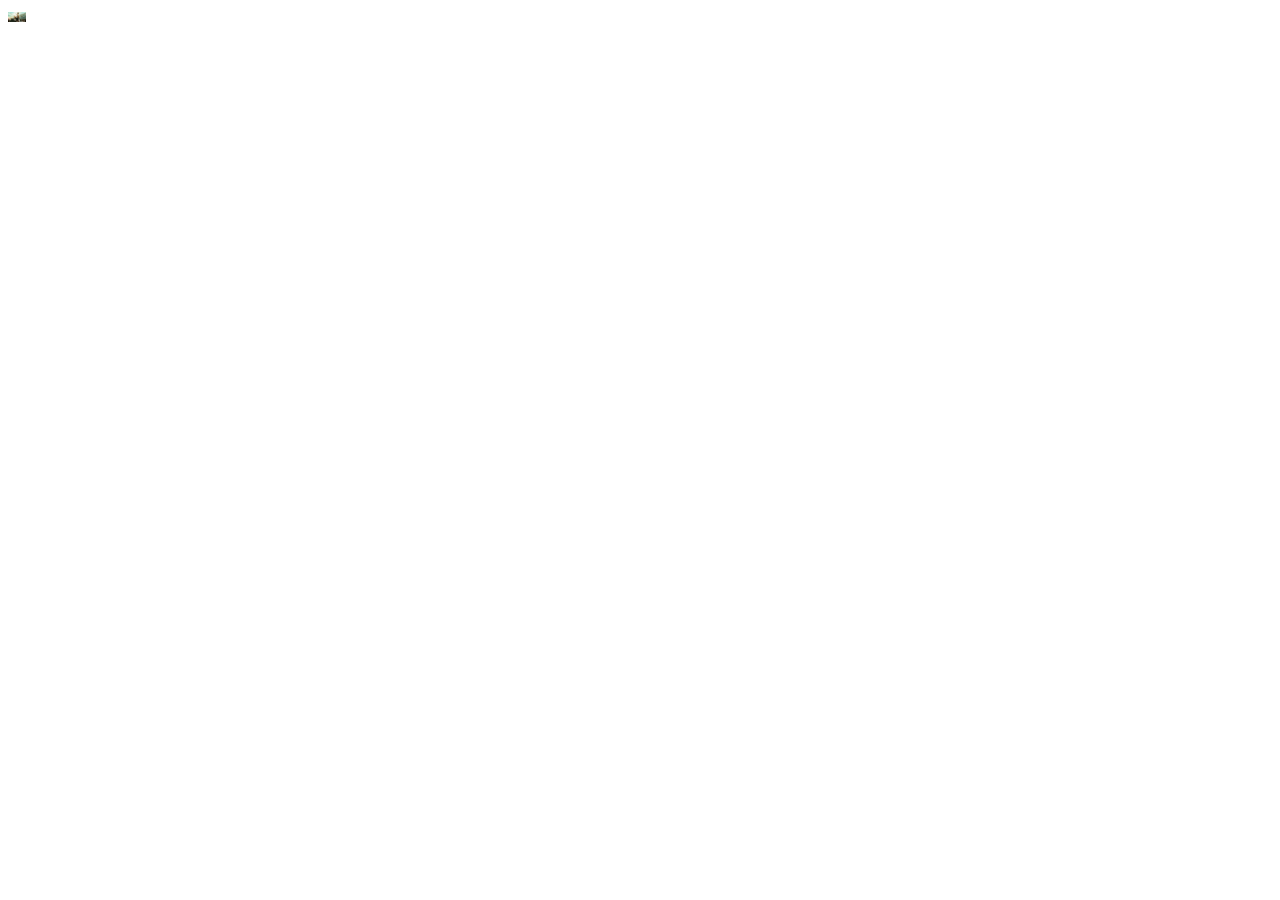
==== index.html @ 7bbd278f "atualizando o REPO" ====
<!DOCTYPE html>
<html lang="pt-br">
<head>
    <meta charset="UTF-8">
    <meta http-equiv="X-UA-Compatible" content="IE=edge">
    <meta name="viewport" content="width=device-width, initial-scale=1.0">
    <link rel="stylesheet" type="text/css" href="./css/style.css">
    <title>..:: Trap ::..</title>
</head>
<body>
    <div id="menu">
        <header id="header">
            <a id="logo" href="index.html"><img src="./img/veigh.jpg" alt=""></a>

        </header>

    </div>












    </body>
    </html>
---- css/style.css ----
/*Aula 01- 01/04/23 */

body ul{
    margin: 0px ;
    padding: 0px ;
}


#menu  {
    height: 20px; ;
    width: 100% ;
}

#menu #logo img{
    height: 10px;
}
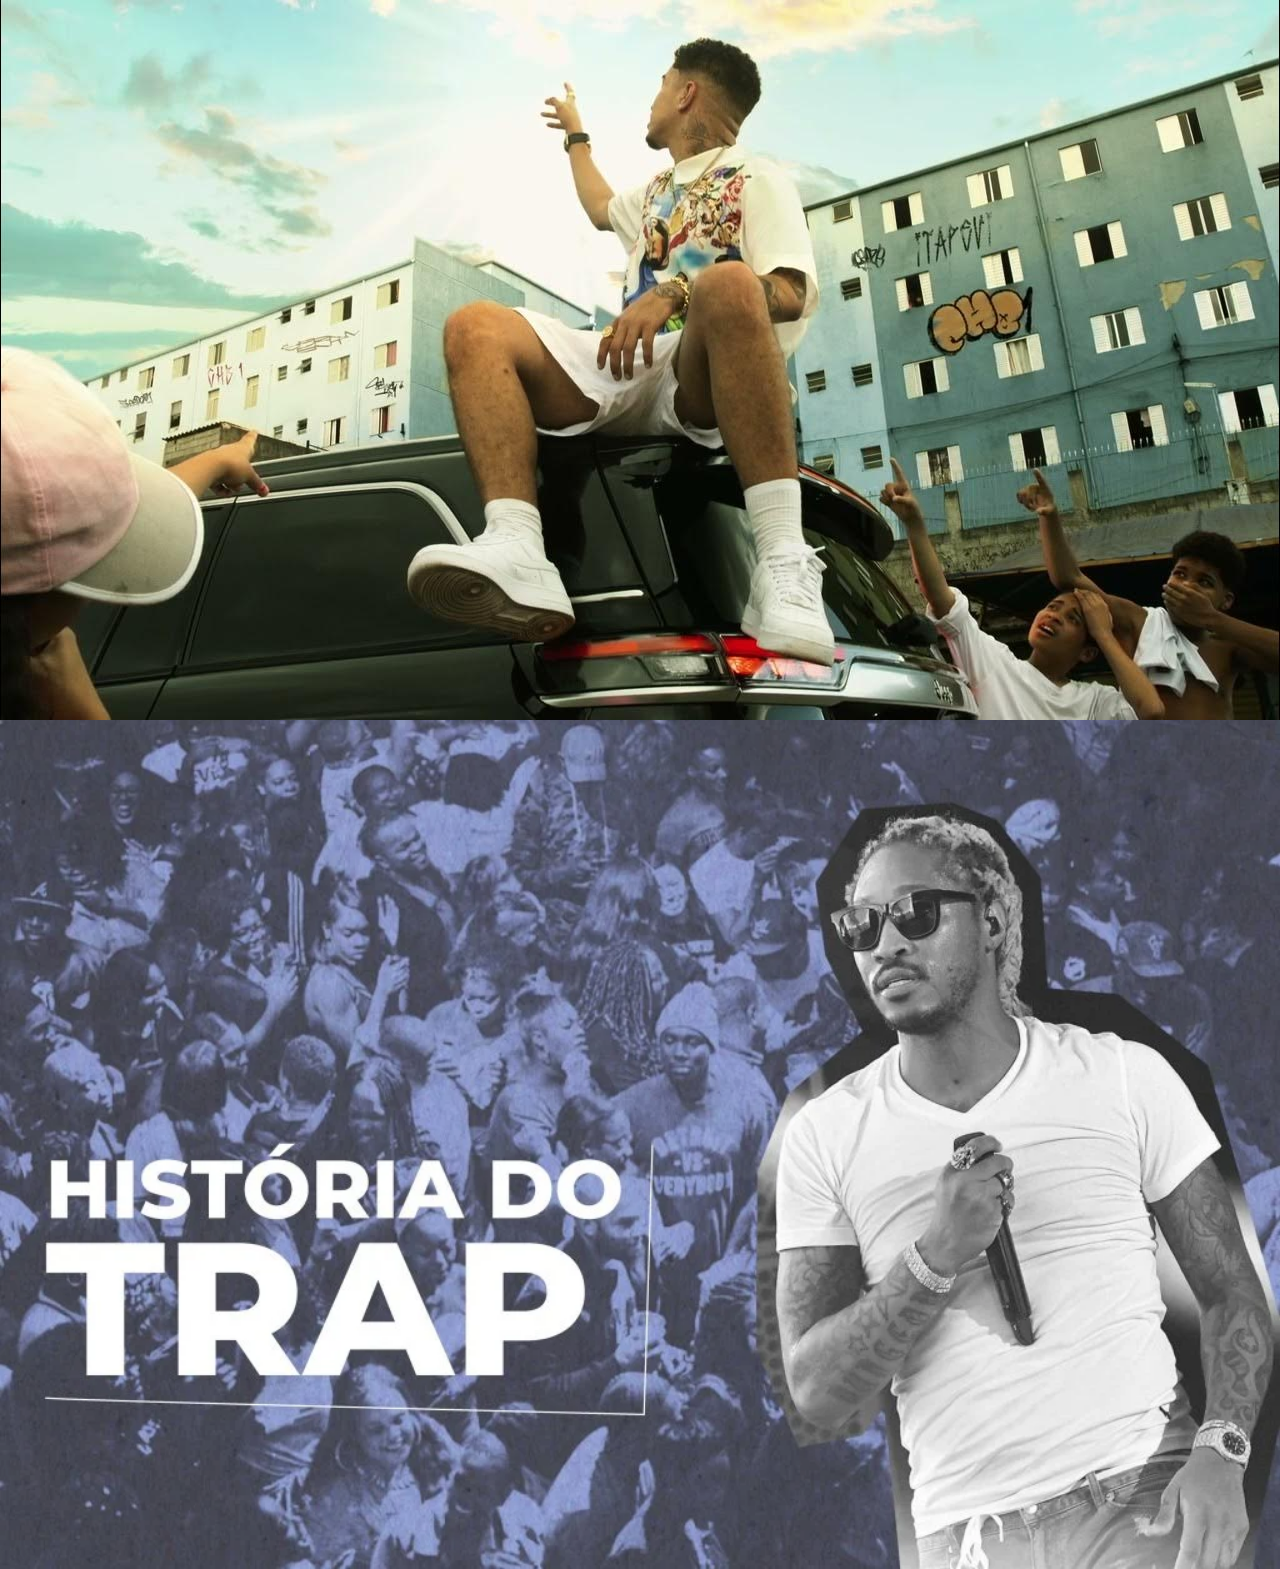
==== commit f65f674a: "prj trap rev.1.0" ====
--- a/index.html
+++ b/index.html
@@ -4,17 +4,92 @@
     <meta charset="UTF-8">
     <meta http-equiv="X-UA-Compatible" content="IE=edge">
     <meta name="viewport" content="width=device-width, initial-scale=1.0">
+    <link rel="stylesheet" type="text/css" href="./bootstrap/css/bootstrap.min.css">
     <link rel="stylesheet" type="text/css" href="./css/style.css">
+    <link rel="stylesheet" href="https://fonts.googleapis.com/css?family=Montserrat">
     <title>..:: Trap ::..</title>
 </head>
 <body>
-    <div id="menu">
-        <header id="header">
+    <!--Aula 15/04/2023-->
+    <!--Inicio Menu Responsivo-->
+    <header id="header">
             <a id="logo" href="index.html"><img src="./img/veigh.jpg" alt=""></a>
 
-        </header>
+    </header>
+    <!-- Fim menu responsivo -->
+    
+    <!-- Inicio carousel página principal -->
+    <div id="carouselExampleInterval" class="carousel slide" data-mdb-ride="carousel">
+        <div class="carousel-inner">
+            <div class="carousel-item active" data-mdb-interval="100">
+                <img
+                src="./img/historia.jpg"
+                class="d-block w-100"
+                alt="..."
+                />
+            <div>
+            <div class="carousel-item" data-mdb-interval="100">
+                <img
+                src="./img/30praum.jpg"
+                class="d-block w-100"
+                alt="..."
+                />
+            <div>
+            <div class="carousel-item" data-mdb-interval="100">
+                <img
+                src="./img/raffa.jpg"
+                class="d-block w-100"
+                alt="..."
+                />
+            <div>
+            <div class="carousel-item" data-mdb-interval="100">
+                <img
+                src="./img/recayd.jpg"
+                class="d-block w-100"
+                alt="..."
+                />
+            <div>
+            <div class="carousel-item" data-mdb-interval="100">
+                <img
+                src="./img/matue.jpg"
+                class="d-block w-100"
+                alt="..."
+                />
+            <div>
+            <div>  
+                <!-- Alt + Shift + Seta para baixo, copia conteudo -->
+            <!-- Inicio controle carousel -->
+            <button
+                class="carousel-control-prev"
+                data-mdb-target="#carouselExampleInterval"
+                type="button"
+                data-mdb-slide="prev"
+            > 
+                <span class="carousel-control-prev-icon" aria-hidden="true"></span>   
+                <span class="visually-hidden">Previous<span>
+            </button>
+            <button
+                class="carousel-control-next"
+                data-mdb-target="#carouselExampleInterval"
+                type="button"
+                data-mdb-slide="next"
+            > 
+                <span class="carousel-control-next-icon" aria-hidden="true"></span>   
+                <span class="visually-hidden">Next<span>
+            </button>
+     <div>
+<body>
 
-    </div>
+<script type="text/javascript" src="./bootstrap/js/bootstrap.min.js">
+
+</script>
+
+<html>
+                
+
+    
+
+    
 
 
 
--- a/css/style.css
+++ b/css/style.css
@@ -7,10 +7,10 @@
 
 
 #menu  {
-    height: 20px; ;
+    height: 100px; ;
     width: 100% ;
 }
 
 #menu #logo img{
-    height: 10px;
+    height: 70px;
 }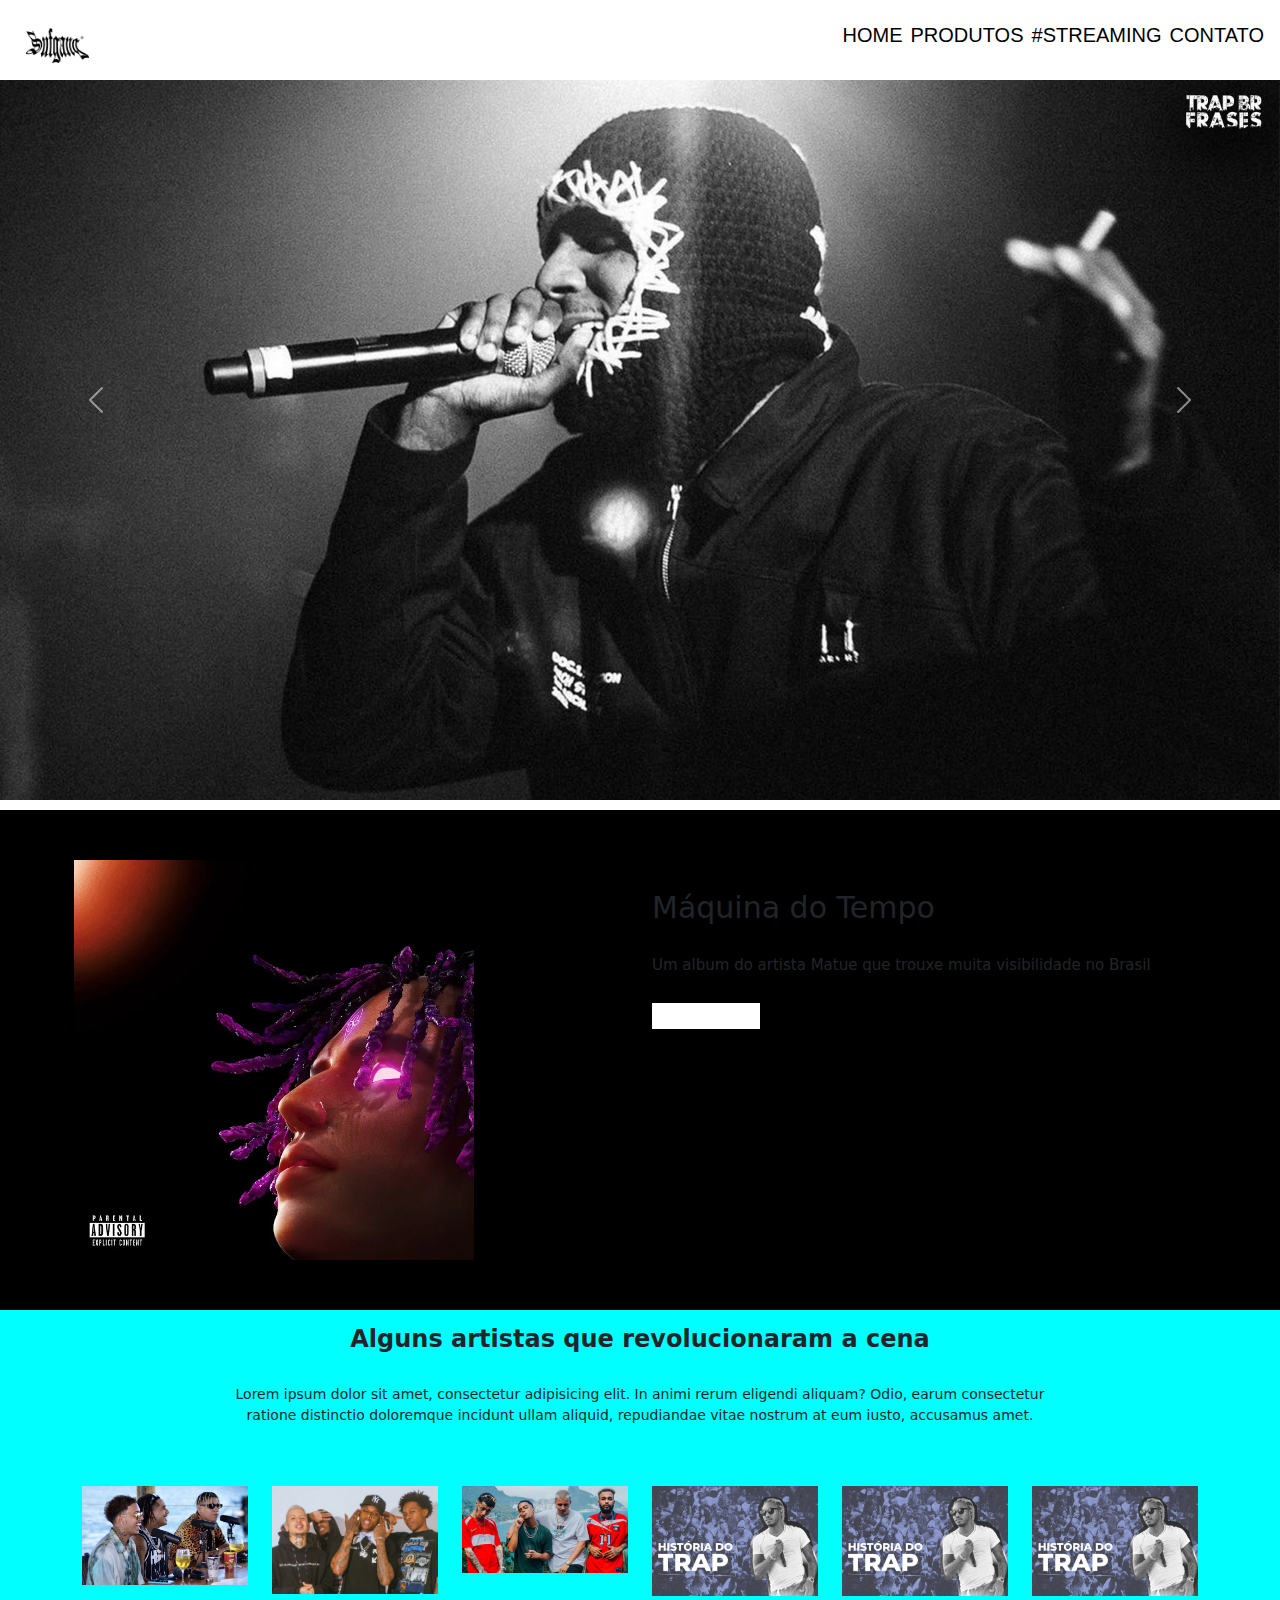
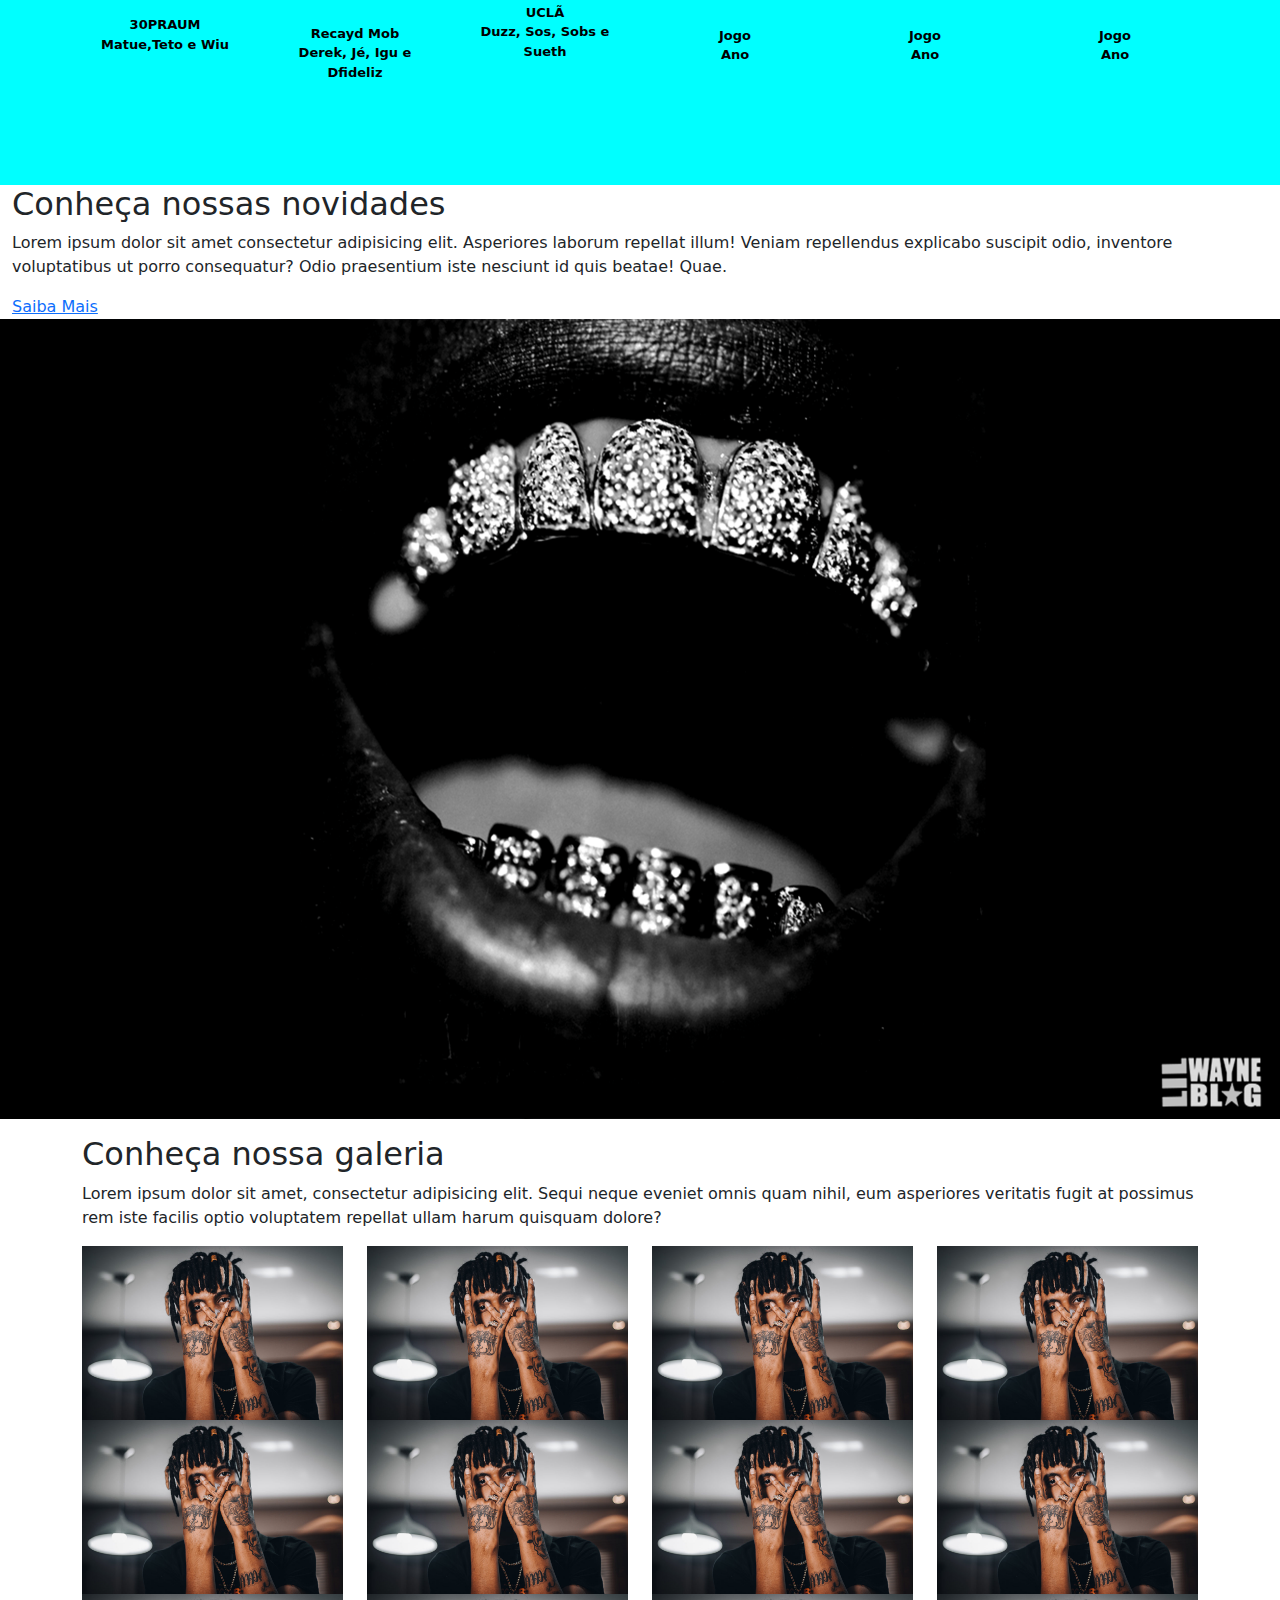
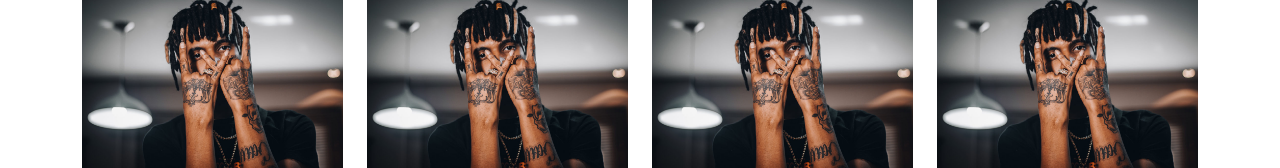
==== commit e2cb983b: "projeto trap" ====
--- a/index.html
+++ b/index.html
@@ -13,94 +13,294 @@
     <!--Aula 15/04/2023-->
     <!--Inicio Menu Responsivo-->
     <header id="header">
-            <a id="logo" href="index.html"><img src="./img/veigh.jpg" alt=""></a>
+            <a id="logo" href="index.html"><img src="./img/8d956c2ad8.png" alt="Logo trap"></a>
+            <nav id="nav">
+                <button aria-label="Abrir Menu" id="btn-mobile" aria-haspopup="true" aria-controls="menu" aria-expanded="false">
+                    <span id="hamburger"></span>
+            </button>
+             <ul id="menu" role="menu">
+                 <li><a class="linkMenu" href="index.html">Home</a></li>
+                 <li><a class="linkMenu" href="produtos.html">Produtos</a></li>
+                 <li><a class="linkMenu" href="streaming.html">#Streaming</a></li>
+                 <li><a class="linkMenu" href="contato">Contato</a></li>
+             </ul>         
+            <nav>
+                
 
     </header>
     <!-- Fim menu responsivo -->
     
     <!-- Inicio carousel página principal -->
-    <div id="carouselExampleInterval" class="carousel slide" data-mdb-ride="carousel">
+    <div id="carouselExampleInterval" class="carousel slide" data-bs-ride="carousel" data-bs-pause="false">
         <div class="carousel-inner">
-            <div class="carousel-item active" data-mdb-interval="100">
-                <img
-                src="./img/historia.jpg"
-                class="d-block w-100"
-                alt="..."
-                />
-            <div>
-            <div class="carousel-item" data-mdb-interval="100">
-                <img
-                src="./img/30praum.jpg"
-                class="d-block w-100"
-                alt="..."
-                />
-            <div>
-            <div class="carousel-item" data-mdb-interval="100">
+            <div class="carousel-item active" data-bs-interval="2500">
+                <img
+                src="./img/Derekcantando.jpg"
+                class="d-block w-100"
+                alt="..."
+                />
+            </div>
+            <div class="carousel-item" data-bs-interval="1000">
+                <img
+                src="./img/youngboy.jpg"
+                class="d-block w-100"
+                alt="..."
+                />
+            </div>
+            <div class="carousel-item" data-bs-interval="1000">
+                <img
+                src="./img/travis scottwall.jpg"
+                class="d-block w-100"
+                alt="..."
+                />
+            </div>
+            <div class="carousel-item" data-bs-interval="1000">
                 <img
                 src="./img/raffa.jpg"
                 class="d-block w-100"
                 alt="..."
-                />
-            <div>
-            <div class="carousel-item" data-mdb-interval="100">
-                <img
-                src="./img/recayd.jpg"
-                class="d-block w-100"
-                alt="..."
-                />
-            <div>
-            <div class="carousel-item" data-mdb-interval="100">
-                <img
-                src="./img/matue.jpg"
-                class="d-block w-100"
-                alt="..."
-                />
-            <div>
-            <div>  
+
+                />
+            </div>
+            <div class="carousel-item" data-bs-interval="1000">
+                <img
+                src="./img/ucla2.jpg"
+                class="d-block w-100"
+                alt="..."
+                />
+            </div>
+            </div> 
                 <!-- Alt + Shift + Seta para baixo, copia conteudo -->
             <!-- Inicio controle carousel -->
             <button
                 class="carousel-control-prev"
-                data-mdb-target="#carouselExampleInterval"
+                data-bs-target="#carouselExampleInterval"
                 type="button"
-                data-mdb-slide="prev"
+                data-bs-slide="prev"
             > 
                 <span class="carousel-control-prev-icon" aria-hidden="true"></span>   
                 <span class="visually-hidden">Previous<span>
             </button>
             <button
                 class="carousel-control-next"
-                data-mdb-target="#carouselExampleInterval"
+                data-bs-target="#carouselExampleInterval"
                 type="button"
-                data-mdb-slide="next"
+                data-bs-slide="next"
             > 
                 <span class="carousel-control-next-icon" aria-hidden="true"></span>   
                 <span class="visually-hidden">Next<span>
             </button>
-     <div>
-<body>
+        </div>
+    <!-- Fim controle carousel -->
+    <!-- Fim carousel página principal-->
+    <!-- Início Banner -->
+    <div class="section-banner-home">
+        <div class="container-fluid">
+            <div class="row m-0">
+                <div class="col-12 col-md-6">
+                    <figure>
+                        <img src="./img/maquinadotempo1.jpg" class="img-fluid" alt="banner-home">
+                    </figure>
+                </div>
+                <div class="col-12 col-md-6">
+                    <section class="texto-banner d-none d-md-block">
+                        <h1>Máquina do Tempo</h1>
+                        <p class="d-none d-md-block"> Um album do artista Matue que trouxe muita visibilidade no Brasil</p>
+                        <a href="produtos.html">Saiba Mais</a>
+                    </section>
+                </div>
+            </div>
+        </div>
+    </div>
+    <!-- Fim Banner-->
+    <!-- Inicio Destaque -->
+    <div class="destaque">
+        <div class="container">
+          <div class="row d-flex justify-content-center">
+               <!-- Inicio da tag section do texto do destaque -->
+               <section class="col-12">
+                <h2> Alguns artistas que revolucionaram a cena</h2>
+                <p>Lorem ipsum dolor sit amet, consectetur adipisicing elit. In animi rerum eligendi aliquam? Odio, earum consectetur ratione distinctio doloremque incidunt ullam aliquid, repudiandae vitae nostrum at eum iusto, accusamus amet.</p>
+               </section>
+               <!-- Fim da tag section do texto de destaque -->
+               <!-- Inicio Imagem 1 -->
+               <div class="col-6 col-md-2 pr-0">
+                    <figure>
+                        <a href="produtos.html"><img src="./img/30praum.jpg"
+                            alt="figura-destaque" width="100%"></a>
+                            <figcaption>30PRAUM <br> Matue,Teto e Wiu</figcaption>
+                    </figure>
+
+               </div>
+               <!-- Fim da Imagem 1 -->
+               <!-- Inicio Imagem 2 -->
+               <div class="col-6 col-md-2 pr-0">
+                    <figure>
+                        <a href="produtos.html"><img src="./img/recayd.jpg"
+                            alt="figura-destaque" width="100%"></a>
+                            <figcaption>Recayd Mob <br> Derek, Jé, Igu e Dfideliz</figcaption>
+                    </figure>
+
+               </div>
+               <!-- Fim da Imagem 2 -->
+               <!-- Inicio Imagem 3 -->
+               <div class="col-6 col-md-2 pr-0">
+                    <figure>
+                        <a href="produtos.html"><img src="./img/ucla.jpg"
+                            alt="figura-destaque" width="100%"></a>
+                            <figcaption>UCLÃ <br> Duzz, Sos, Sobs e Sueth</figcaption>
+                    </figure>
+
+               </div>
+               <!-- Fim da Imagem 3 -->
+               <!-- Inicio Imagem 4 -->
+               <div class="col-6 col-md-2 pr-0">
+                    <figure>
+                        <a href="produtos.html"><img src="./img/historia.jpg"
+                            alt="figura-destaque" width="100%"></a>
+                            <figcaption>Jogo <br> Ano</figcaption>
+                    </figure>
+
+               </div>
+               <!-- Fim da Imagem 4 -->
+               <!-- Inicio Imagem 5 -->
+               <div class="col-6 col-md-2 pr-0">
+                    <figure>
+                        <a href="produtos.html"><img src="./img/historia.jpg"
+                            alt="figura-destaque" width="100%"></a>
+                            <figcaption>Jogo <br> Ano</figcaption>
+                    </figure>
+
+               </div>
+               <!-- Fim da Imagem 5 -->
+               <!-- Inicio Imagem 6 -->
+               <div class="col-6 col-md-2 pr-0">
+                    <figure>
+                        <a href="produtos.html"><img src="./img/historia.jpg"
+                            alt="figura-destaque" width="100%"></a>
+                            <figcaption>Jogo <br> Ano</figcaption>
+                    </figure>
+
+               </div>
+               <!-- Fim da Imagem 6 -->
+               <div class="col-12">
+                    <a href="#">Saiba Mais</a>
+               </div>
+               <!-- Fim Saiba Mais -->
+            </div>
+        </div>
+    </div>
+   <!-- Fim Destaque  -->
+   <!-- Inicio do texto das novidades -->
+   <div class="novidades" id="novidades-mobile">
+        <div class="container-fluid">
+             <div col-md-6>
+                <section class="text-body">
+                    <h2>Conheça nossas novidades</h2>
+                    <p>Lorem ipsum dolor sit amet consectetur adipisicing elit. Asperiores laborum repellat illum! Veniam repellendus explicabo suscipit odio, inventore voluptatibus ut porro consequatur? Odio praesentium iste nesciunt id quis beatae! Quae.</p>
+                    <a class="btn-banner" href="a" target="_blank">Saiba Mais</a>
+                </section>
+             </div>
+             <!-- Fim do texto novidades -->
+             <!-- Inicio da imagem novidades -->
+            </div class="col-md-6">
+                   <figure>
+                       <img src="./img/dente.jpg" class="img-fluid"
+                       alt="banner-home">
+                   </figure>
+            </div>
+             <!-- Fim da Imagem Novidades -->
+        </div>
+    </div>
+</div>
+<!-- Inicio galeria -->
+<div class="galeria d-flex align-itens-center">
+     <div class="container">
+          <div class="row">
+               <!-- Inicio texto galerias -->
+               <div class="col-12">
+                    <section class="texto-galeria">
+                        <h2>Conheça nossa galeria</h2>
+                        <p>Lorem ipsum dolor sit amet, consectetur adipisicing elit. Sequi neque eveniet omnis quam nihil, eum asperiores veritatis fugit at possimus rem iste facilis optio voluptatem repellat ullam harum quisquam dolore?</p>
+                    </section>
+                </div>
+                <!-- Fim texto galerias -->
+                <!-- Inicio Imagem 1 da galeria -->
+                <div class="gallery col-6 col-md-3">
+                    <img src="./img/raffa.jpg" class="img-fluid" alt="img-galeria">
+                </div>
+                <!-- Fim Imagem 1 da galeria -->
+                <!-- Inicio Imagem 2 da galeria -->
+                <div class="gallery col-6 col-md-3">
+                    <img src="./img/raffa.jpg" class="img-fluid" alt="img-galeria">
+                </div>
+                <!-- Fim Imagem 2 da galeria -->
+                <!-- Inicio Imagem 3 da galeria -->
+                <div class="gallery col-6 col-md-3">
+                    <img src="./img/raffa.jpg" class="img-fluid" alt="img-galeria">
+                </div>
+                <!-- Fim Imagem 3 da galeria -->
+                <!-- Inicio Imagem 4 da galeria -->
+                <div class="gallery col-6 col-md-3">
+                    <img src="./img/raffa.jpg" class="img-fluid" alt="img-galeria">
+                </div>
+                <!-- Fim Imagem 4 da galeria -->
+                <!-- Inicio Imagem 5 da galeria -->
+                <div class="gallery col-6 col-md-3">
+                    <img src="./img/raffa.jpg" class="img-fluid" alt="img-galeria">
+                </div>
+                <!-- Fim Imagem 5 da galeria -->
+                <!-- Inicio Imagem 6 da galeria -->
+                <div class="gallery col-6 col-md-3">
+                    <img src="./img/raffa.jpg" class="img-fluid" alt="img-galeria">
+                </div>
+                <!-- Fim Imagem 6 da galeria -->
+                <!-- Inicio Imagem 7 da galeria -->
+                <div class="gallery col-6 col-md-3">
+                    <img src="./img/raffa.jpg" class="img-fluid" alt="img-galeria">
+                </div>
+                <!-- Fim Imagem 7 da galeria -->
+                <!-- Inicio Imagem 8 da galeria -->
+                <div class="gallery col-6 col-md-3">
+                    <img src="./img/raffa.jpg" class="img-fluid" alt="img-galeria">
+                </div>
+                <!-- Fim Imagem 8 da galeria -->
+                <!-- Inicio Imagem 9 da galeria -->
+                <div class="gallery col-6 col-md-3">
+                    <img src="./img/raffa.jpg" class="img-fluid" alt="img-galeria">
+                </div>
+                <!-- Fim Imagem 9 da galeria -->
+                <!-- Inicio Imagem 10 da galeria -->
+                <div class="gallery col-6 col-md-3">
+                    <img src="./img/raffa.jpg" class="img-fluid" alt="img-galeria">
+                </div>
+                <!-- Fim Imagem 10 da galeria -->
+                <!-- Inicio Imagem 11 da galeria -->
+                <div class="gallery col-6 col-md-3">
+                    <img src="./img/raffa.jpg" class="img-fluid" alt="img-galeria">
+                </div>
+                <!-- Fim Imagem 11 da galeria -->
+                <!-- Inicio Imagem 12 da galeria -->
+                <div class="gallery col-6 col-md-3">
+                    <img src="./img/raffa.jpg" class="img-fluid" alt="img-galeria">
+                </div>
+                <!-- Fim Imagem 12 da galeria -->
+            
+            </div>
+        </div>
+    </div>
+    <!-- Fim da Galeria -->
+    <!-- Inicio footer -->
+</div>
+
+        
+            
+
+
+</body>
 
 <script type="text/javascript" src="./bootstrap/js/bootstrap.min.js">
 
 </script>
 
-<html>
-                
-
-    
-
-    
-
-
-
-
-
-
-
-
-
-
-
-
-    </body>
-    </html>+</html>--- a/css/style.css
+++ b/css/style.css
@@ -1,16 +1,128 @@
 /*Aula 01- 01/04/23 */
 
-body ul{
+body, ul{
     margin: 0px ;
     padding: 0px ;
 }
+#header #menu a {
+    color: black;
+    text-decoration: none;
+    font-family: sans-serif;
+    text-transform: uppercase;
+    font-size: 1.25em;
+    transition: 0.3s;
+}
+#header #menu a:hover {
+    color: #0000007a;
+    font-size: 1.6em;
+    transition: 0.3s;
+    text-shadow: 4px 4px 6px #0000007a;
+}
+#logo a:hover {
+    box-shadow: 4px;
+    transition: 0.3s;
+}
+#logo img:hover {
+    box-shadow: 4px 4px 6px #0000007a;
+    transition: 0.3s;
+}
+#logo img{
+    float: left;
+    height: 35px;
+    position: relative;
+    top: 10px;
+    left: 10px;
+}
+#header {
+    width: 100%;
+    position: fixed;
+    z-index: 90;
+    box-sizing: border-box;
+    height: 70px;
+    padding: 1rem;
+    display: flex;
+    align-items: center;
+    justify-content: space-between;
+    background: #ffffff;
+}
+#menu {
+    display: flex;
+    list-style: none;
+    gap: 0.5rem;
+}
+#btn-mobile {
+    display: none;
+}
+#carouselExampleInterval {
+    position: relative;
+    z-index: 10;
+    padding-top: 80px;
+}
+/* Estilo CSS Banner */
+.section-banner-home {
+   width: 100%;
+   height: 500px;
+   margin-top: 10px;
+   padding: 50px;
+   background-color: rgb(0, 0, 0); 
+}
+.section-banner-home img {
+    height: 400px;
+}
+.section-banner-home .texto-banner {
+    margin-top: 30px;
+    font-size: 22px;
+}
+.section-banner-home .texto-banner h1 {
+    font-size: 30px;
+    width: 60%;
+    font-weight: 500;
+    padding-bottom: 20px;
+}
+.section-banner-home .texto-banner p {
+    font-size: 15px;
+    margin-bottom: 20px;
+}
+.section-banner-home .texto-banner a {
+    color: rgb(255, 255, 255);
+    text-decoration: none;
+    background-color: rgb(255, 255, 255);
+    padding: 4px 14px;
+    font-size: 15px;
+}
+/* Fim CSS Banner */
 
-
-#menu  {
-    height: 100px; ;
-    width: 100% ;
+/* CSS Destaque */
+.destaque {
+    background-color: aqua;
+}
+.destaque h2 {
+    margin-top: 15px;
+    text-align: center;
+    font-size: 24px;
+    font-weight: bold;
+}
+.destaque p {
+    width: 77%;
+    text-align: center;
+    font-size: 14px;
+    margin: 30px auto;
 }
 
-#menu #logo img{
-    height: 70px;
-}+.destaque figcaption {
+    font-size: 13px;
+    color: #000;
+    text-decoration: none;
+    font-weight: bold;
+    text-align: center;
+}
+.destaque a {
+    justify-content: center;
+    display: flex;
+    text-decoration: none;
+    color: aqua;
+    font-size: 18px;
+    font-weight: bold;
+    margin: 30px 0;
+}
+/* Fim CSS Destaque */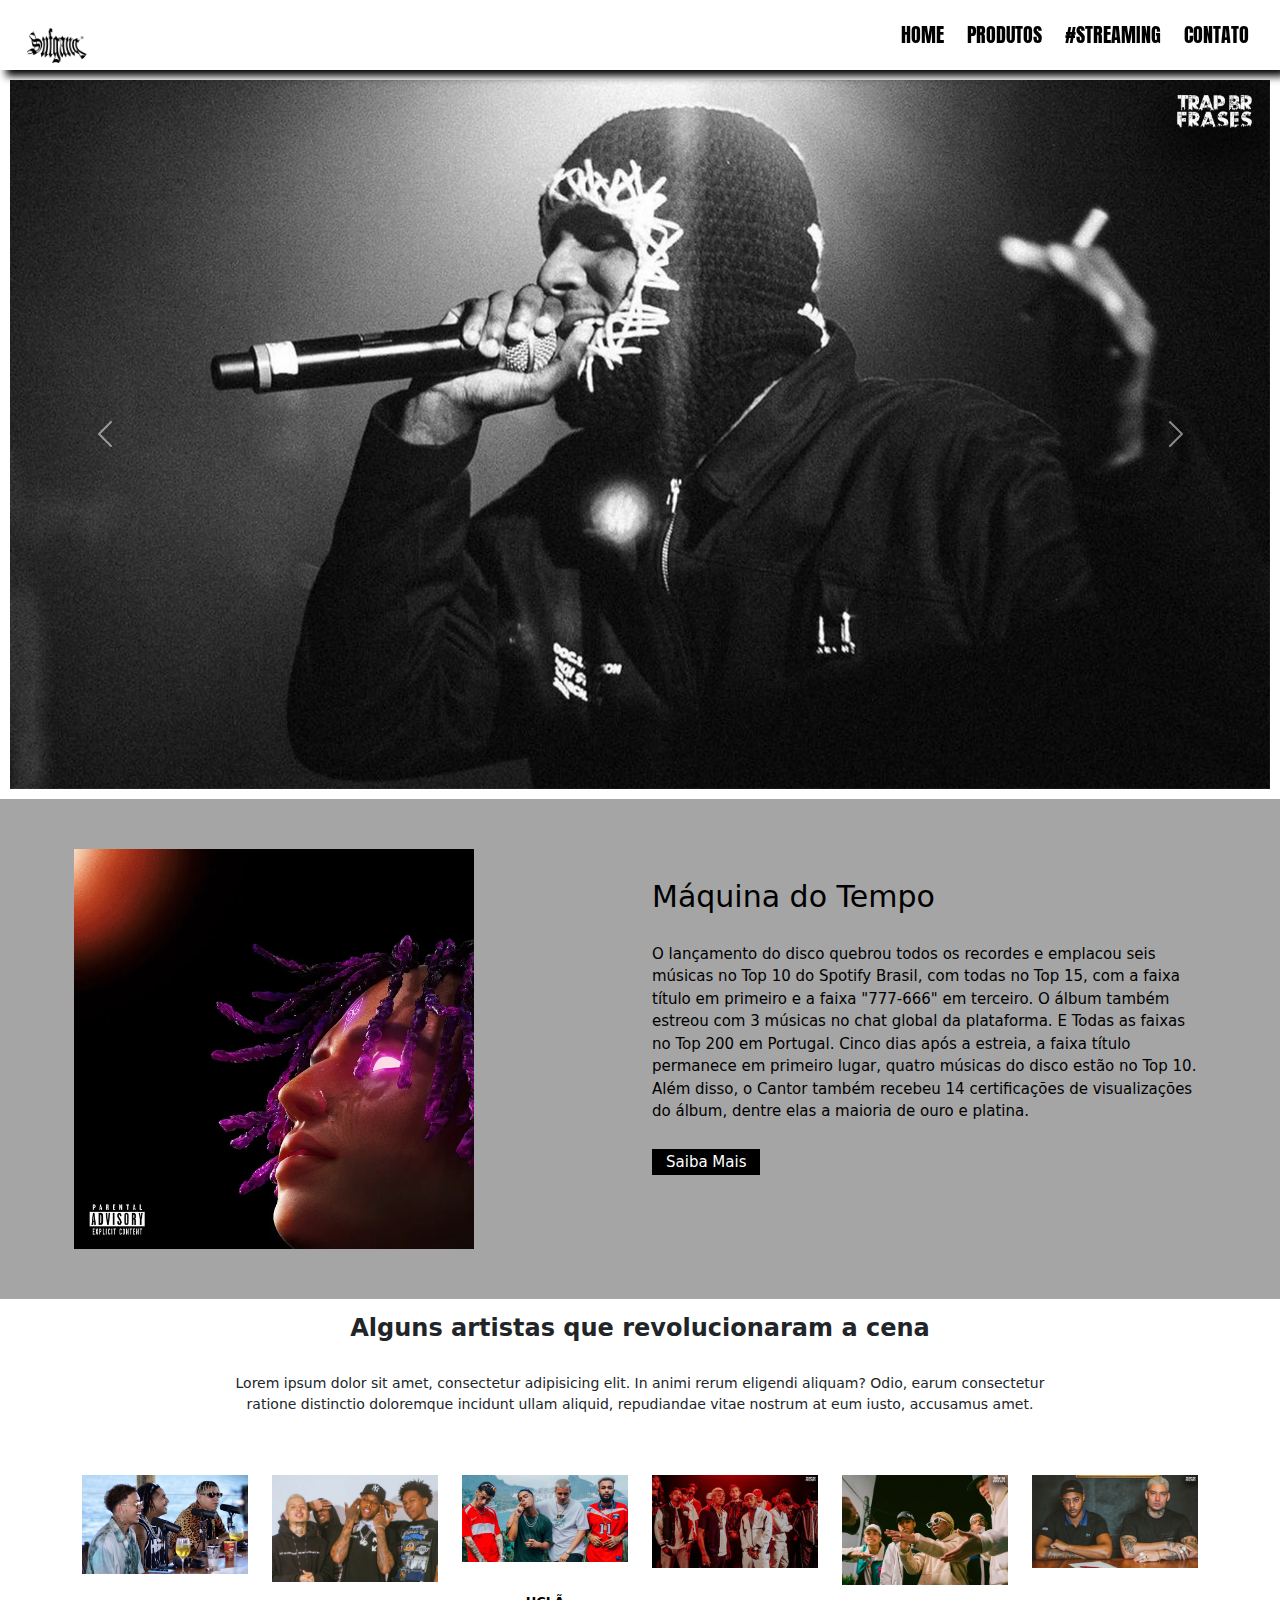
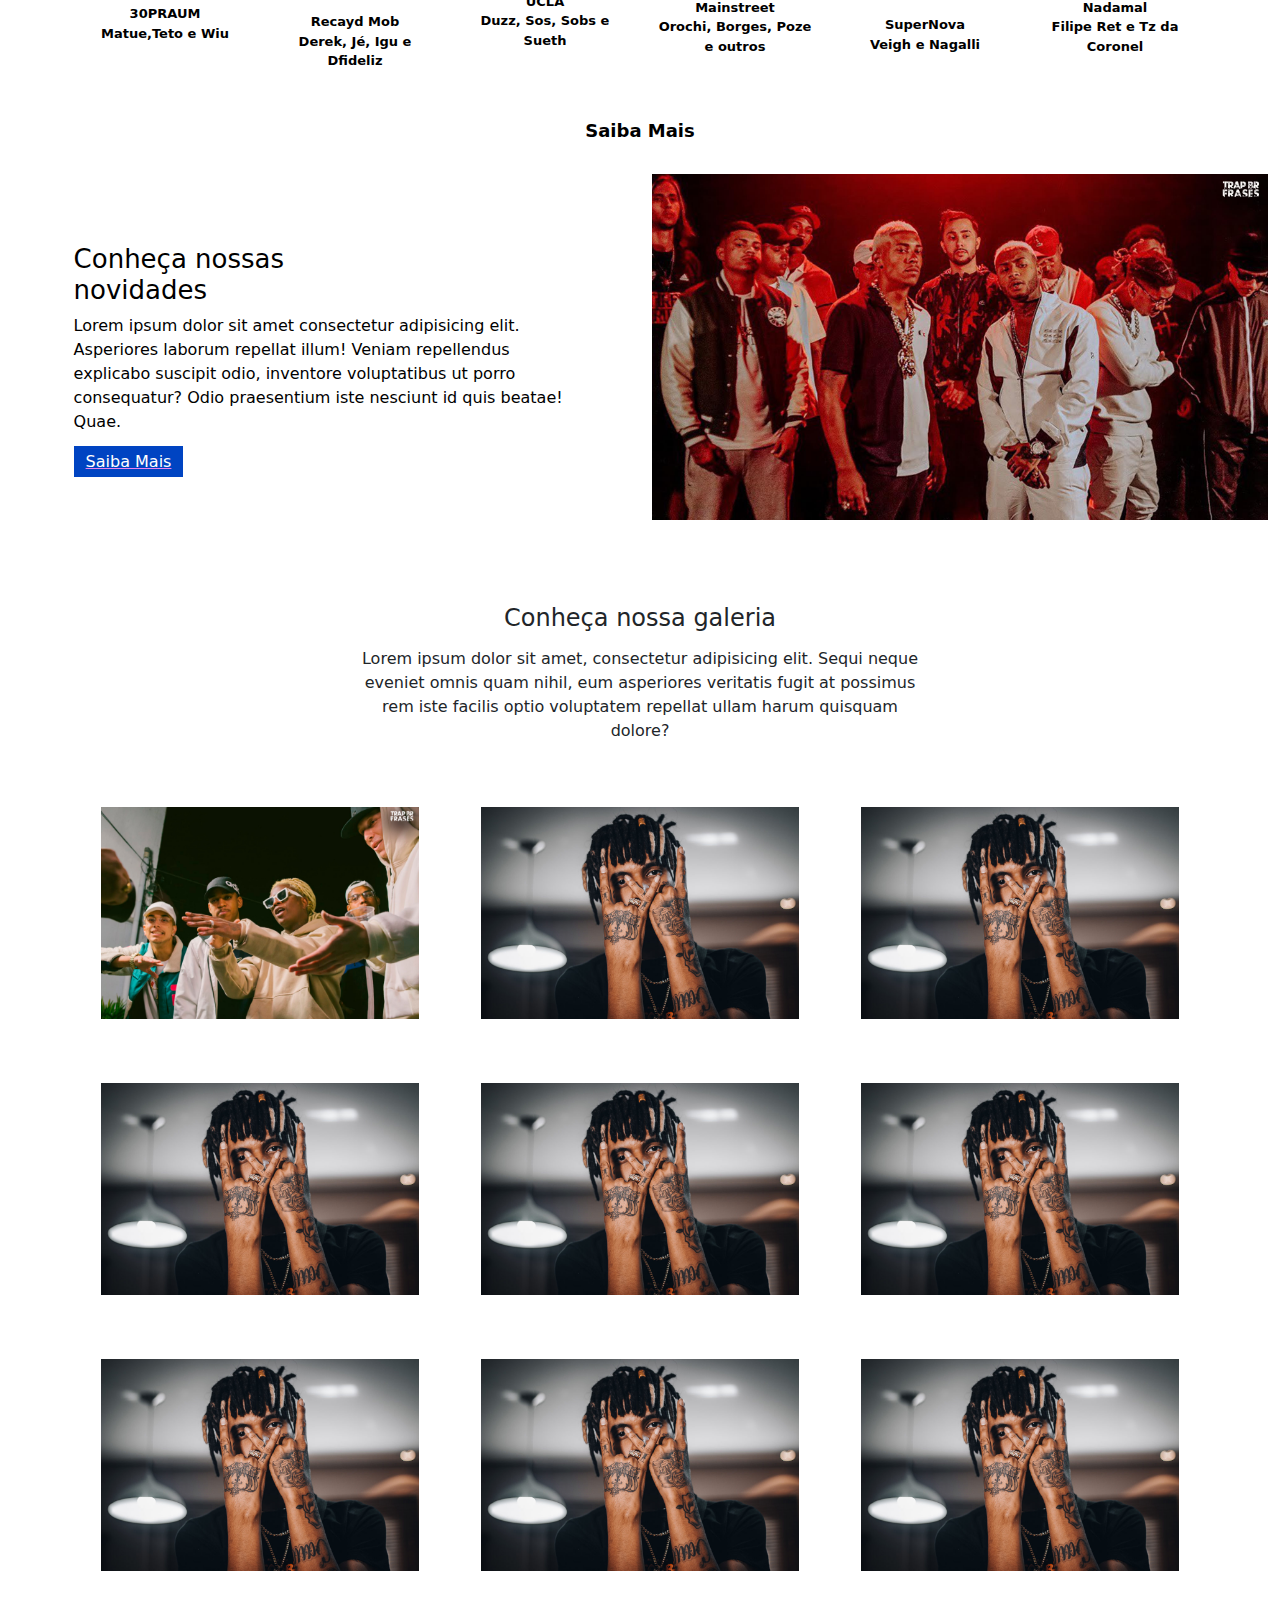
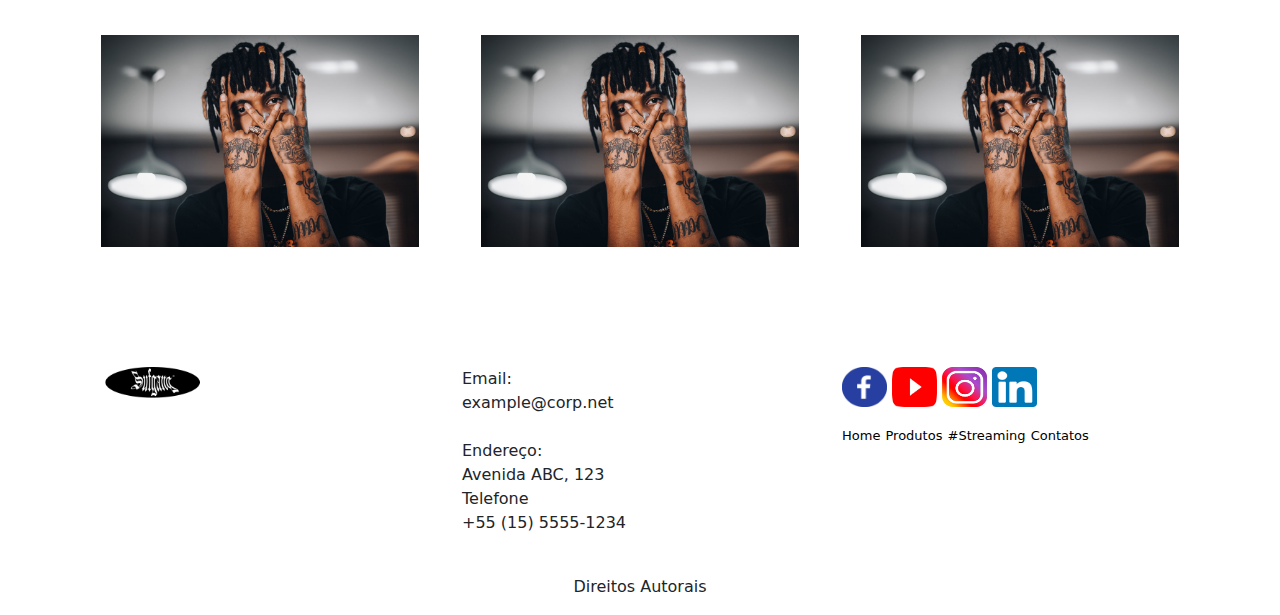
==== commit 43349912: "update prj trap rev.5> 06/05/2023" ====
--- a/index.html
+++ b/index.html
@@ -105,7 +105,7 @@
                 <div class="col-12 col-md-6">
                     <section class="texto-banner d-none d-md-block">
                         <h1>Máquina do Tempo</h1>
-                        <p class="d-none d-md-block"> Um album do artista Matue que trouxe muita visibilidade no Brasil</p>
+                        <p class="d-none d-md-block"> O lançamento do disco quebrou todos os recordes e emplacou seis músicas no Top 10 do Spotify Brasil, com todas no Top 15, com a faixa título em primeiro e a faixa "777-666" em terceiro. O álbum também estreou com 3 músicas no chat global da plataforma. E Todas as faixas no Top 200 em Portugal. Cinco dias após a estreia, a faixa título permanece em primeiro lugar, quatro músicas do disco estão no Top 10. Além disso, o Cantor também recebeu 14 certificações de visualizações do álbum, dentre elas a maioria de ouro e platina.</p>
                         <a href="produtos.html">Saiba Mais</a>
                     </section>
                 </div>
@@ -156,9 +156,9 @@
                <!-- Inicio Imagem 4 -->
                <div class="col-6 col-md-2 pr-0">
                     <figure>
-                        <a href="produtos.html"><img src="./img/historia.jpg"
-                            alt="figura-destaque" width="100%"></a>
-                            <figcaption>Jogo <br> Ano</figcaption>
+                        <a href="produtos.html"><img src="./img/MAINSTREET.jpg"
+                            alt="figura-destaque" width="100%"></a>
+                            <figcaption>Mainstreet <br> Orochi, Borges, Poze e outros</figcaption>
                     </figure>
 
                </div>
@@ -166,9 +166,9 @@
                <!-- Inicio Imagem 5 -->
                <div class="col-6 col-md-2 pr-0">
                     <figure>
-                        <a href="produtos.html"><img src="./img/historia.jpg"
-                            alt="figura-destaque" width="100%"></a>
-                            <figcaption>Jogo <br> Ano</figcaption>
+                        <a href="produtos.html"><img src="./img/supernova.jpg"
+                            alt="figura-destaque" width="100%"></a>
+                            <figcaption>SuperNova <br> Veigh e Nagalli</figcaption>
                     </figure>
 
                </div>
@@ -176,9 +176,9 @@
                <!-- Inicio Imagem 6 -->
                <div class="col-6 col-md-2 pr-0">
                     <figure>
-                        <a href="produtos.html"><img src="./img/historia.jpg"
-                            alt="figura-destaque" width="100%"></a>
-                            <figcaption>Jogo <br> Ano</figcaption>
+                        <a href="produtos.html"><img src="./img/nadamal.jpg"
+                            alt="figura-destaque" width="100%"></a>
+                            <figcaption>Nadamal <br> Filipe Ret e Tz da Coronel</figcaption>
                     </figure>
 
                </div>
@@ -194,18 +194,19 @@
    <!-- Inicio do texto das novidades -->
    <div class="novidades" id="novidades-mobile">
         <div class="container-fluid">
-             <div col-md-6>
-                <section class="text-body">
-                    <h2>Conheça nossas novidades</h2>
-                    <p>Lorem ipsum dolor sit amet consectetur adipisicing elit. Asperiores laborum repellat illum! Veniam repellendus explicabo suscipit odio, inventore voluptatibus ut porro consequatur? Odio praesentium iste nesciunt id quis beatae! Quae.</p>
-                    <a class="btn-banner" href="a" target="_blank">Saiba Mais</a>
-                </section>
-             </div>
+            <div class="row">
+                <div class="col-md-6">
+                    <section class="text-body">
+                        <h2>Conheça nossas novidades</h2>
+                        <p>Lorem ipsum dolor sit amet consectetur adipisicing elit. Asperiores laborum repellat illum! Veniam repellendus explicabo suscipit odio, inventore voluptatibus ut porro consequatur? Odio praesentium iste nesciunt id quis beatae! Quae.</p>
+                        <a class="btn-banner" href="a" target="_blank">Saiba Mais</a>
+                    </section>
+                </div>
              <!-- Fim do texto novidades -->
              <!-- Inicio da imagem novidades -->
-            </div class="col-md-6">
+            <div class="col-md-6">
                    <figure>
-                       <img src="./img/dente.jpg" class="img-fluid"
+                       <img src="./img/MAINSTREET.jpg" class="img-fluid"
                        alt="banner-home">
                    </figure>
             </div>
@@ -227,12 +228,13 @@
                 <!-- Fim texto galerias -->
                 <!-- Inicio Imagem 1 da galeria -->
                 <div class="gallery col-6 col-md-3">
-                    <img src="./img/raffa.jpg" class="img-fluid" alt="img-galeria">
+                    <img src="./img/supernova.jpg" class="img-fluid" alt="img-galeria">
                 </div>
                 <!-- Fim Imagem 1 da galeria -->
                 <!-- Inicio Imagem 2 da galeria -->
                 <div class="gallery col-6 col-md-3">
-                    <img src="./img/raffa.jpg" class="img-fluid" alt="img-galeria">
+                    <img src="./img/raffa.jpg
+                " class="img-fluid" alt="img-galeria">
                 </div>
                 <!-- Fim Imagem 2 da galeria -->
                 <!-- Inicio Imagem 3 da galeria -->
@@ -291,6 +293,54 @@
     </div>
     <!-- Fim da Galeria -->
     <!-- Inicio footer -->
+    <footer class="rodape">
+        <div class="container">
+            <div class="row n-0">
+                <!-- Início Logo -->
+                <div class="col-md-4">
+                    <figure>
+                        <img src="./img/marca-sufgang.png" alt="logo_rodape" width="40%">
+                    </figure>
+                </div>
+                <!-- Fim Logo -->
+                <!-- Início Texto -->
+                <div class="col-md-4">
+                    <div class="info-contato">
+                         <p>Email:</p>
+                         <p>example@corp.net</p><br>
+                         <p>Endereço:</p>
+                         <p>Avenida ABC, 123</p>
+                         <p>Telefone</p>
+                         <p>+55 (15) 5555-1234</p>
+                    </div>
+                </div>
+                <!-- Fim Texto -->
+                <!-- Início das Midias Sociais -->
+                <!-- Alt + Shift + Seta para baixo > Duplica Linha -->
+                <!-- Control + Space > Mostra o caminho do objeto dentro do SRC -->
+                <div class="col-md-4">
+                    <figure class="redes-sociais">
+                        <a href="#"><img src="img/face.png"></a>
+                        <a href="#"><img src="img/youtube.png"></a>
+                        <a href="#"><img src="img/insta.png"></a>
+                        <a href="#"><img src="img/linkedin.png"></a>
+                    </figure>
+                    <br>
+                    <a href="index.html">Home</a>
+                    <a href="index.html">Produtos</a>
+                    <a href="index.html">#Streaming</a>
+                    <a href="index.html">Contatos</a>
+                </div>
+                <!-- Fim Midias Sociais -->
+                <!-- Início Direitos Autorais -->
+                <div class="col-12">
+                    <p class="direitos">Direitos Autorais</p>
+                </div>
+                <!-- Fim Direitos Autorais -->
+            </div>
+        </div>
+    </footer>
+    <!-- Fim Rodape -->
 </div>
 
         
--- a/css/style.css
+++ b/css/style.css
@@ -1,3 +1,4 @@
+@import url(https://fonts.googleapis.com/css?family=Anton);
 /*Aula 01- 01/04/23 */
 
 body, ul{
@@ -7,23 +8,25 @@
 #header #menu a {
     color: black;
     text-decoration: none;
-    font-family: sans-serif;
+    font-family: Anton;
     text-transform: uppercase;
     font-size: 1.25em;
     transition: 0.3s;
+    margin-right: 15px;
+
 }
 #header #menu a:hover {
-    color: #0000007a;
+    color: rgb(255, 255, 255);
     font-size: 1.6em;
     transition: 0.3s;
-    text-shadow: 4px 4px 6px #0000007a;
+    text-shadow: 4px 4px 6px black;
 }
 #logo a:hover {
     box-shadow: 4px;
     transition: 0.3s;
 }
 #logo img:hover {
-    box-shadow: 4px 4px 6px #0000007a;
+    box-shadow: 4px 4px 6px rgb(0, 0, 0);
     transition: 0.3s;
 }
 #logo img{
@@ -32,10 +35,11 @@
     position: relative;
     top: 10px;
     left: 10px;
+    border-radius: 200px; /* Criar border circular na imagem */
 }
 #header {
     width: 100%;
-    position: fixed;
+    position: relative;
     z-index: 90;
     box-sizing: border-box;
     height: 70px;
@@ -44,6 +48,8 @@
     align-items: center;
     justify-content: space-between;
     background: #ffffff;
+    box-shadow: 6px 6px 8px #000000;
+    transition: 0.3s;
 }
 #menu {
     display: flex;
@@ -53,10 +59,29 @@
 #btn-mobile {
     display: none;
 }
+/*
 #carouselExampleInterval {
     position: relative;
     z-index: 10;
     padding-top: 80px;
+}
+*/
+
+#carouselExampleInterval {
+    position: relative;
+    z-index: 10;
+    margin-left: 10px;
+    margin-right: 10px;
+    box-shadow: 6px 6px rgb(255, 255, 255);
+    transition: 0.3s;
+    place-items: normal legacy;
+    margin-block: 10px;
+    height: auto;
+
+}
+#carouselExampleInterval .carousel-inner img {
+    max-height: auto;
+    width: 100%;
 }
 /* Estilo CSS Banner */
 .section-banner-home {
@@ -64,7 +89,7 @@
    height: 500px;
    margin-top: 10px;
    padding: 50px;
-   background-color: rgb(0, 0, 0); 
+   background-color: rgb(165, 165, 165); 
 }
 .section-banner-home img {
     height: 400px;
@@ -78,23 +103,31 @@
     width: 60%;
     font-weight: 500;
     padding-bottom: 20px;
+    color: black;
 }
 .section-banner-home .texto-banner p {
     font-size: 15px;
     margin-bottom: 20px;
+    color: rgb(0, 0, 0);
 }
 .section-banner-home .texto-banner a {
     color: rgb(255, 255, 255);
-    text-decoration: none;
-    background-color: rgb(255, 255, 255);
+    text-decoration: #000;
+    background-color: rgb(0, 0, 0);
     padding: 4px 14px;
     font-size: 15px;
 }
+.section-banner-home .texto-banner #a:hover {
+    color: yellow;
+    text-shadow: 2px 2px 4px #0000007a;
+    font-size: 18px;
+    font-weight: bold;
+}
 /* Fim CSS Banner */
 
 /* CSS Destaque */
 .destaque {
-    background-color: aqua;
+    background-color: white;
 }
 .destaque h2 {
     margin-top: 15px;
@@ -120,9 +153,81 @@
     justify-content: center;
     display: flex;
     text-decoration: none;
-    color: aqua;
+    color: black;
     font-size: 18px;
     font-weight: bold;
     margin: 30px 0;
 }
-/* Fim CSS Destaque */+/* Fim CSS Destaque */
+
+/* CSS Novidades */
+
+.novidades .text-body {
+    width: 80%;
+    margin: 70px auto;
+}
+.novidades h2 {
+    color: #000;
+    font-size: 26px;
+    width: 70%;
+}
+.novidades p {
+    color: rgb(0, 0, 0);
+}
+.novidades a {
+    color: rgb(255, 255, 255);
+    text-decoration: underline;
+    text-decoration-color: violet;
+    padding: 6px 12px;
+    background-color: rgb(0, 68, 194);
+    font-weight: 400;
+}
+/* Fim CSS Novidades */
+
+/* Início CSS Galerias */
+
+.galeria {
+    margin: 60px auto 20px;
+}
+.galeria h2 {
+    text-align: center;
+    font-size: 24px;
+}
+.galeria p {
+    text-align: center;
+    width: 50%;
+    margin: 14px auto 50px;
+}
+.galeria .gallery {
+    width: 30%;
+    margin: 14px auto 50px;
+}
+/* Fim CSS Galerias */
+
+/* Início CSS Footer */
+
+.rodape {
+    padding: 50px 50px 0;
+}
+.rodape .info-contato p {
+    margin: 0px;
+}
+.rodape a {
+    text-decoration: none;
+    color: #000;
+    font-size: 13px;
+}
+.rodape a:hover {
+    font-weight: bold;
+}
+.rodape .redes-sociais {
+    display: inline-block;
+}
+.rodape .redes-sociais img {
+    width: 45px;
+    height: 40px;
+}
+.rodape p.direitos {
+    text-align: center;
+    margin-top: 40px;
+}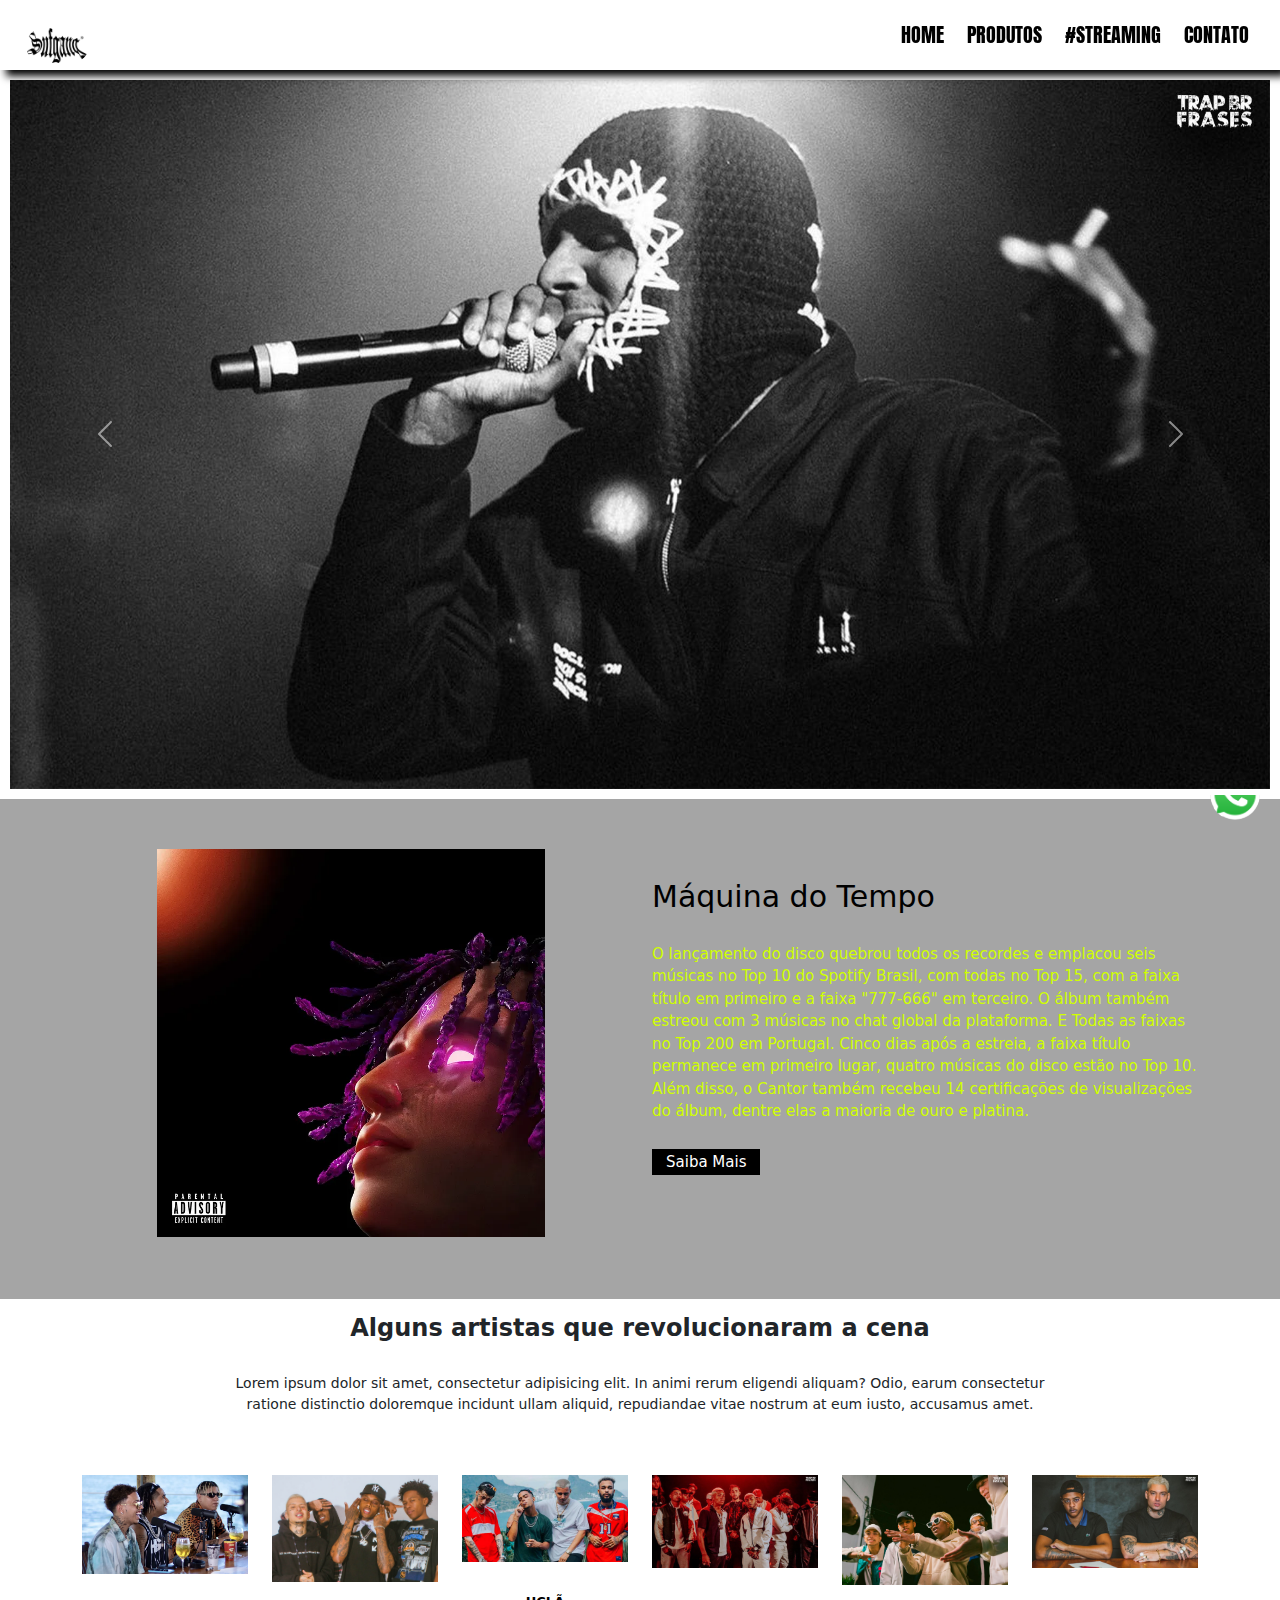
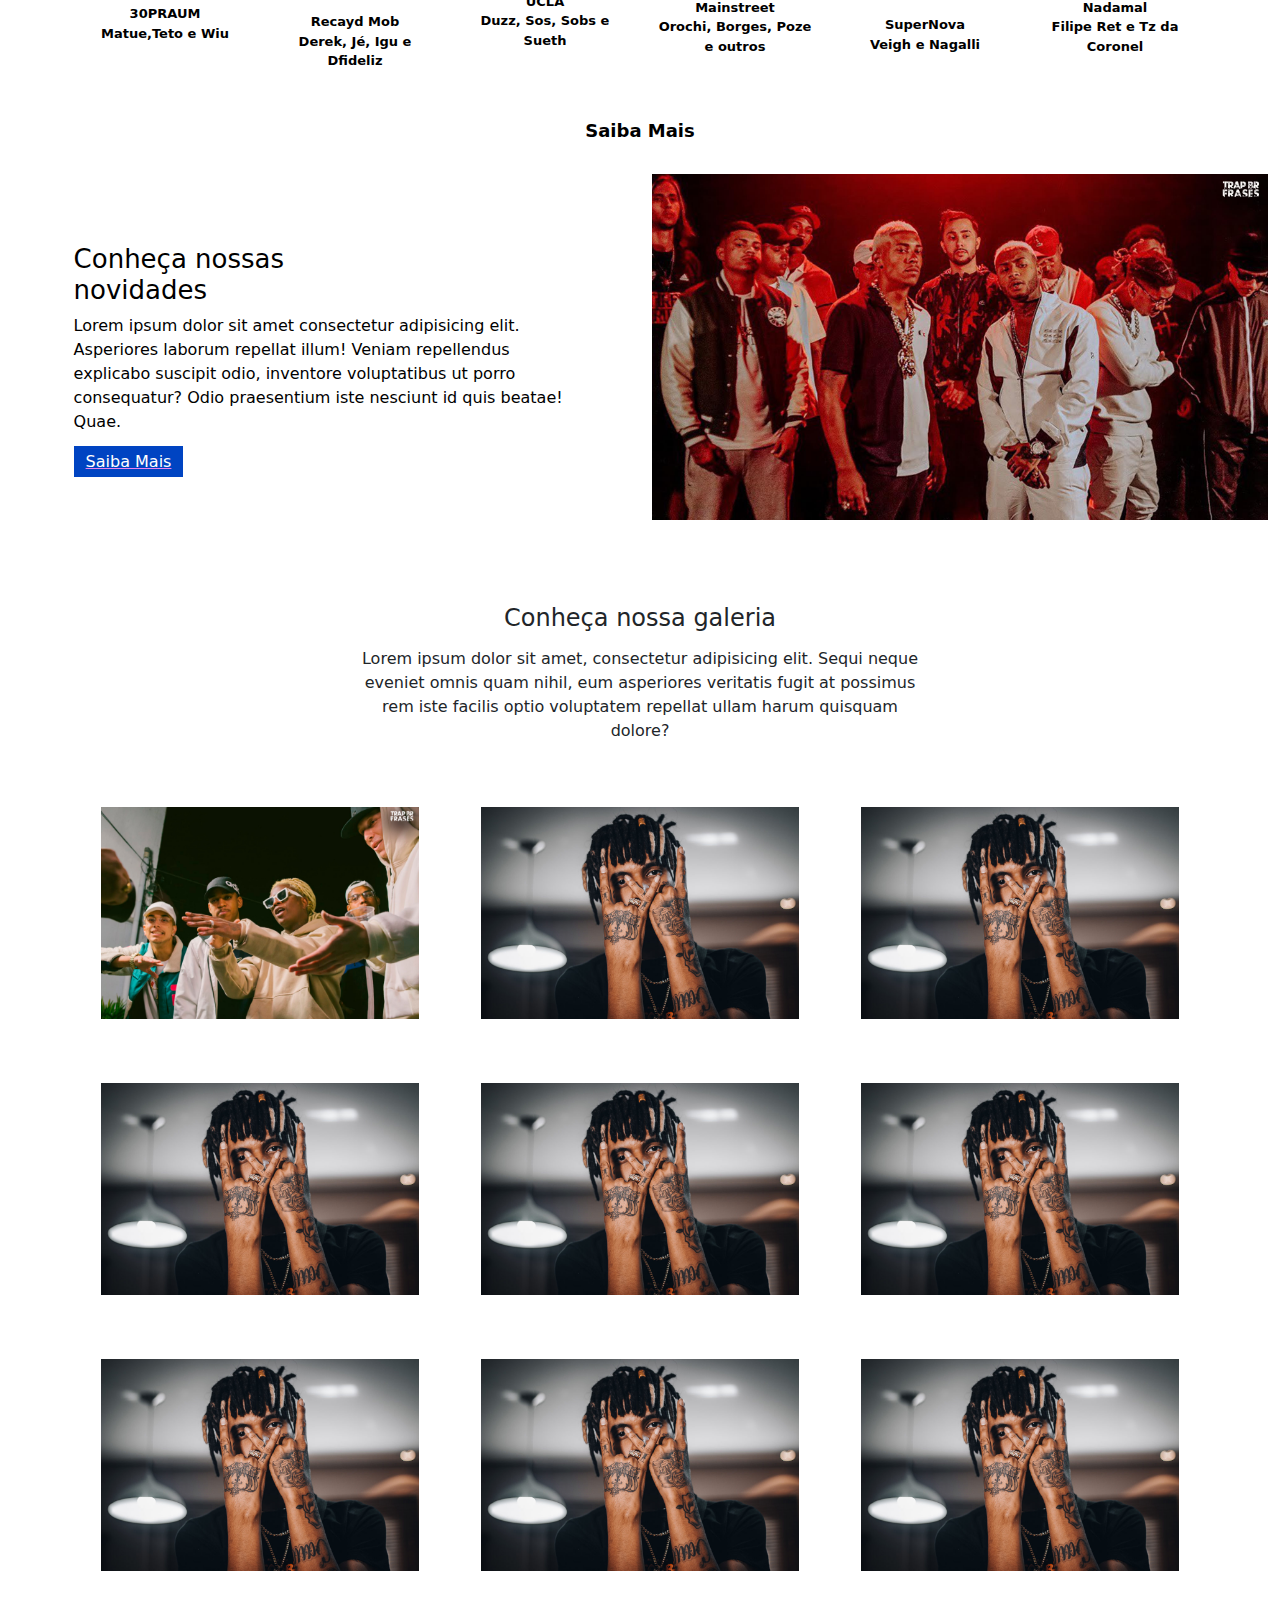
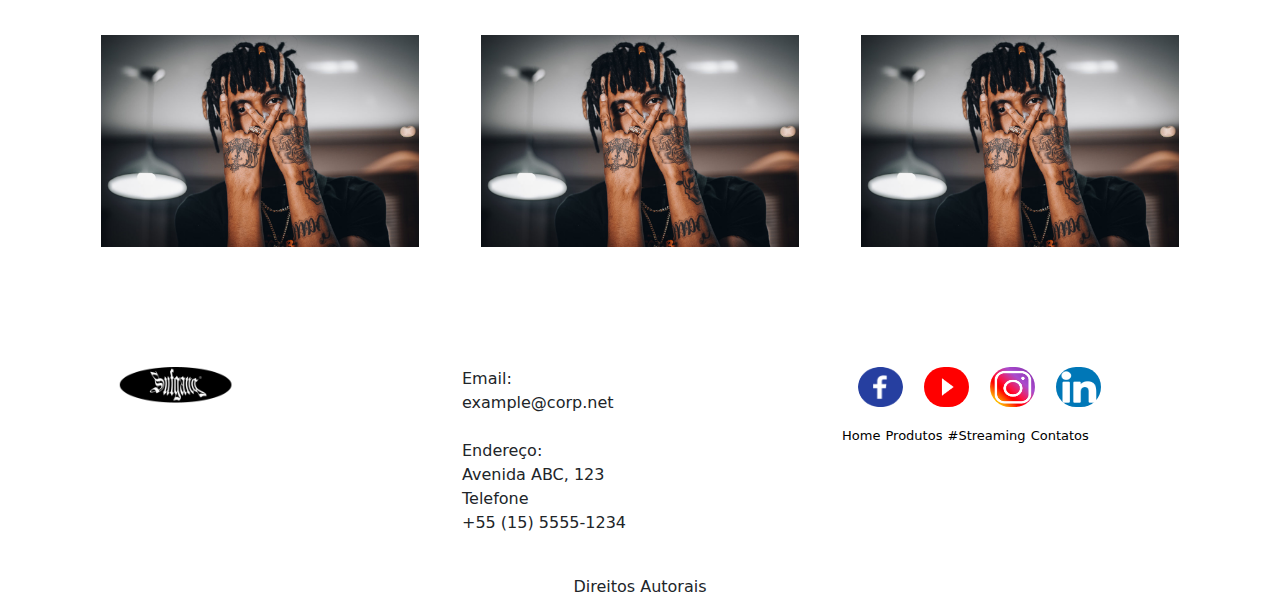
==== commit 4d5c290c: "update prj discovery space rev.13 > 03/06/2023" ====
--- a/index.html
+++ b/index.html
@@ -13,16 +13,16 @@
     <!--Aula 15/04/2023-->
     <!--Inicio Menu Responsivo-->
     <header id="header">
-            <a id="logo" href="index.html"><img src="./img/8d956c2ad8.png" alt="Logo trap"></a>
+            <a id="logo" href="./index.html"><img src="./img/8d956c2ad8.png" alt="Logo trap"></a>
             <nav id="nav">
                 <button aria-label="Abrir Menu" id="btn-mobile" aria-haspopup="true" aria-controls="menu" aria-expanded="false">
                     <span id="hamburger"></span>
             </button>
              <ul id="menu" role="menu">
-                 <li><a class="linkMenu" href="index.html">Home</a></li>
-                 <li><a class="linkMenu" href="produtos.html">Produtos</a></li>
-                 <li><a class="linkMenu" href="streaming.html">#Streaming</a></li>
-                 <li><a class="linkMenu" href="contato">Contato</a></li>
+                 <li><a class="linkMenu" href="./index.html">Home</a></li>
+                 <li><a class="linkMenu" href="./produtos.html">Produtos</a></li>
+                 <li><a class="linkMenu" href="./streaming.html">#Streaming</a></li>
+                 <li><a class="linkMenu" href="./contato">Contato</a></li>
              </ul>         
             <nav>
                 
@@ -106,7 +106,7 @@
                     <section class="texto-banner d-none d-md-block">
                         <h1>Máquina do Tempo</h1>
                         <p class="d-none d-md-block"> O lançamento do disco quebrou todos os recordes e emplacou seis músicas no Top 10 do Spotify Brasil, com todas no Top 15, com a faixa título em primeiro e a faixa "777-666" em terceiro. O álbum também estreou com 3 músicas no chat global da plataforma. E Todas as faixas no Top 200 em Portugal. Cinco dias após a estreia, a faixa título permanece em primeiro lugar, quatro músicas do disco estão no Top 10. Além disso, o Cantor também recebeu 14 certificações de visualizações do álbum, dentre elas a maioria de ouro e platina.</p>
-                        <a href="produtos.html">Saiba Mais</a>
+                        <a href="./produtos.html">Saiba Mais</a>
                     </section>
                 </div>
             </div>
@@ -126,7 +126,7 @@
                <!-- Inicio Imagem 1 -->
                <div class="col-6 col-md-2 pr-0">
                     <figure>
-                        <a href="produtos.html"><img src="./img/30praum.jpg"
+                        <a href="./produtos.html"><img src="./img/30praum.jpg"
                             alt="figura-destaque" width="100%"></a>
                             <figcaption>30PRAUM <br> Matue,Teto e Wiu</figcaption>
                     </figure>
@@ -136,7 +136,7 @@
                <!-- Inicio Imagem 2 -->
                <div class="col-6 col-md-2 pr-0">
                     <figure>
-                        <a href="produtos.html"><img src="./img/recayd.jpg"
+                        <a href="./produtos.html"><img src="./img/recayd.jpg"
                             alt="figura-destaque" width="100%"></a>
                             <figcaption>Recayd Mob <br> Derek, Jé, Igu e Dfideliz</figcaption>
                     </figure>
@@ -146,7 +146,7 @@
                <!-- Inicio Imagem 3 -->
                <div class="col-6 col-md-2 pr-0">
                     <figure>
-                        <a href="produtos.html"><img src="./img/ucla.jpg"
+                        <a href="./produtos.html"><img src="./img/ucla.jpg"
                             alt="figura-destaque" width="100%"></a>
                             <figcaption>UCLÃ <br> Duzz, Sos, Sobs e Sueth</figcaption>
                     </figure>
@@ -156,7 +156,7 @@
                <!-- Inicio Imagem 4 -->
                <div class="col-6 col-md-2 pr-0">
                     <figure>
-                        <a href="produtos.html"><img src="./img/MAINSTREET.jpg"
+                        <a href="./produtos.html"><img src="./img/MAINSTREET.jpg"
                             alt="figura-destaque" width="100%"></a>
                             <figcaption>Mainstreet <br> Orochi, Borges, Poze e outros</figcaption>
                     </figure>
@@ -166,7 +166,7 @@
                <!-- Inicio Imagem 5 -->
                <div class="col-6 col-md-2 pr-0">
                     <figure>
-                        <a href="produtos.html"><img src="./img/supernova.jpg"
+                        <a href="./produtos.html"><img src="./img/supernova.jpg"
                             alt="figura-destaque" width="100%"></a>
                             <figcaption>SuperNova <br> Veigh e Nagalli</figcaption>
                     </figure>
@@ -176,7 +176,7 @@
                <!-- Inicio Imagem 6 -->
                <div class="col-6 col-md-2 pr-0">
                     <figure>
-                        <a href="produtos.html"><img src="./img/nadamal.jpg"
+                        <a href="./produtos.html"><img src="./img/nadamal.jpg"
                             alt="figura-destaque" width="100%"></a>
                             <figcaption>Nadamal <br> Filipe Ret e Tz da Coronel</figcaption>
                     </figure>
@@ -292,14 +292,23 @@
         </div>
     </div>
     <!-- Fim da Galeria -->
+
+     <!-- Início Whatsapp -->
+     <div class="whatsapp">
+        <div class="container-grid logo-whats">
+            <a target="_blank" href="https://api.whatsapp.com/send?phone=5515981187807&text=Ol%C3%A1,%20estou%20navegando%20no%20site%20Gamify%20e%20gostaria%20de%20mais%20informa%C3%A7%C3%B5es"><img src="./img/whats.png" class="quica" alt="Contato Whatsapp"></a>
+        </div>
+    </div>
+    <!-- Fim Whatsapp -->
+    
     <!-- Inicio footer -->
     <footer class="rodape">
         <div class="container">
             <div class="row n-0">
                 <!-- Início Logo -->
-                <div class="col-md-4">
-                    <figure>
-                        <img src="./img/marca-sufgang.png" alt="logo_rodape" width="40%">
+                <div id="logo-rodape" class="col-md-4">
+                    <figure>
+                        <img src="./img/marca-sufgang.png" alt="logo-rodape" width="40%">
                     </figure>
                 </div>
                 <!-- Fim Logo -->
@@ -320,16 +329,16 @@
                 <!-- Control + Space > Mostra o caminho do objeto dentro do SRC -->
                 <div class="col-md-4">
                     <figure class="redes-sociais">
-                        <a href="#"><img src="img/face.png"></a>
-                        <a href="#"><img src="img/youtube.png"></a>
-                        <a href="#"><img src="img/insta.png"></a>
-                        <a href="#"><img src="img/linkedin.png"></a>
+                        <a href="#"><img src="./img/face.png"></a>
+                        <a href="#"><img src="./img/youtube.png"></a>
+                        <a href="#"><img src="./img/insta.png"></a>
+                        <a href="#"><img src="./img/linkedin.png"></a>
                     </figure>
                     <br>
-                    <a href="index.html">Home</a>
-                    <a href="index.html">Produtos</a>
-                    <a href="index.html">#Streaming</a>
-                    <a href="index.html">Contatos</a>
+                    <a href="./index.html">Home</a>
+                    <a href="./index.html">Produtos</a>
+                    <a href="./index.html">#Streaming</a>
+                    <a href="./index.html">Contatos</a>
                 </div>
                 <!-- Fim Midias Sociais -->
                 <!-- Início Direitos Autorais -->
@@ -349,8 +358,8 @@
 
 </body>
 
-<script type="text/javascript" src="./bootstrap/js/bootstrap.min.js">
-
-</script>
+<script type="text/javascript" src="./bootstrap/js/bootstrap.min.js"></script>
+
+<script type="text/javascript" src="./js/script_menu.js"></script>
 
 </html>--- a/css/style.css
+++ b/css/style.css
@@ -83,6 +83,71 @@
     max-height: auto;
     width: 100%;
 }
+@media (max-width: 600px) {
+    #menu {
+        display: block;
+        position: absolute;
+        width: 15em;
+        top: 70px;
+        right: 0px;
+        background: #8b83837a;
+        transition: 0.6s;
+        z-index: 1000;
+        height: 0px;
+        padding-left: 5px;
+        visibility: hidden;
+        overflow-y: hidden;
+    }
+    #menu li {
+        padding-top: 30px;
+        padding-bottom: 0px;
+        margin: 0 1rem;
+        border-bottom: 2px solid rgba(0, 0, 0, 0.5s);
+    }
+    #nav.active #menu {
+        height: calc(100vh - 70px);
+        visibility: visible;
+        overflow-y: hidden;
+    }
+    #btn-mobile {
+        display: flex;
+        padding: 0.5rem 1rem;
+        font-size: 1rem;
+        border: none;
+        background: none;
+        cursor: pointer;
+        gap: 0.5rem;
+    }
+    #hamburger {
+        border-top: 2px solid; /* Melhorando o hamburger */
+        width: 35px; /* Melhorando o hamburger >> Largura */
+        color: rgb(0, 0, 0);
+    }
+    #hamburger::after, 
+    #hamburger::before {
+        content: '';
+        display: block;
+        width: 35px; /* Melhorando o hamburger >> Largura */
+        height: 2px;
+        background: currentColor;
+        margin-top: 5px; /*Melhorando o hamburger >> Espaçamento entre o hamburger */
+        transform: 0.4s;
+        position: relative;
+        border-top: 2px solid; /* Melhorando o hamburger >> Espessura de cada linha*/
+    }
+    #nav.active #hamburger {
+        border-top-color: transparent;
+    }
+    #nav.active #hamburger::before {
+        transform: rotate(135deg);
+    }
+    #nav.active #hamburger::after {
+        transform: rotate(-135deg);
+        top: -7px;
+    }
+
+}
+
 /* Estilo CSS Banner */
 .section-banner-home {
    width: 100%;
@@ -92,7 +157,10 @@
    background-color: rgb(165, 165, 165); 
 }
 .section-banner-home img {
-    height: 400px;
+    max-height: 400px;
+    width: 70%;
+    display: block;
+    margin: auto;
 }
 .section-banner-home .texto-banner {
     margin-top: 30px;
@@ -108,7 +176,7 @@
 .section-banner-home .texto-banner p {
     font-size: 15px;
     margin-bottom: 20px;
-    color: rgb(0, 0, 0);
+    color: rgb(208, 255, 0);
 }
 .section-banner-home .texto-banner a {
     color: rgb(255, 255, 255);
@@ -118,7 +186,7 @@
     font-size: 15px;
 }
 .section-banner-home .texto-banner #a:hover {
-    color: yellow;
+    color: rgb(0, 0, 0);
     text-shadow: 2px 2px 4px #0000007a;
     font-size: 18px;
     font-weight: bold;
@@ -209,6 +277,17 @@
 .rodape {
     padding: 50px 50px 0;
 }
+.rodape .container #logo-rodape img {
+    height: 50%;
+    width: 50%;
+    padding-left: 10px;
+    transition: transform .3s;
+    display: block;
+}
+.rodape .container #logo-rodape img:hover {
+    transform: scale(1.5);
+    box-shadow: 0 0 10px rgba(0, 0, 0, 0.2s);
+}
 .rodape .info-contato p {
     margin: 0px;
 }
@@ -226,8 +305,229 @@
 .rodape .redes-sociais img {
     width: 45px;
     height: 40px;
+    padding-left: 0px;
+    margin-left: 1rem;
+    transition: transform .3s;
+    border-radius: 120px; /* Arredondando div do objeto redes  sociais */
+}
+.rodape .redes-sociais img:hover {
+    transform: scale(1.5);
+    box-shadow: 0 0 10px rgba(0, 0, 0, 0.2s);
 }
 .rodape p.direitos {
     text-align: center;
     margin-top: 40px;
-}+}
+/* Inicio CSS Streaming */
+
+.embed-container {
+    position: relative;
+    padding-bottom: 0;
+    height: auto;
+    max-width: 100%;
+    margin-top: 0;
+    margin-bottom: 0;
+    padding-top: 80px;
+    padding-bottom: 20px;
+    padding-left: 30px;
+    padding-right: 30px;
+    display: flex;
+}
+.embed-container h2 {
+    text-align: center;
+    font-size: 24px;
+    font-weight: bold;
+}
+.embed-container p {
+    text-align: center;
+    font-size: 24px;
+   
+}
+.embed-container iframe {
+    position: relative;
+    top: 0;
+    left: 0;
+    width: 100%;
+    height: 250px;
+    border-radius: 1rem;
+    box-shadow: gray 0.5em 0.5em 0.3em;
+    transition: transform .3s;
+    display: block;
+}
+.embed-container iframe:hover {
+  flex: 1;
+  z-index: 1;
+  transform: scale(1.5);
+  box-shadow: 0 0 10px rgba(0, 0, 0, 0.446);
+}
+.embed-container .col-lg-4 {
+    margin-top: 20px;
+
+}
+
+/* Fim CSS Streaming */
+
+/* Início CSS Contato */
+.contato {
+    margin-top: 50px;
+}
+.form_main {
+    width: 100%;
+}
+.form_main h4 {
+    font-family: system-ui, -apple-system, BlinkMacSystemFont, 'Segoe UI', Roboto, Oxygen, Ubuntu, Cantarell, 'Open Sans', 'Helvetica Neue', sans-serif;
+    font-size: 20px;
+    font-weight: 300;
+    margin-top: 22px;
+    margin-bottom: 15px;
+    text-transform: uppercase;
+}
+.col-md-6 #txt-local {
+    border-bottom: 1px solid #706cf6;
+    margin-bottom: 16px;
+    position: relative;
+}
+.text-left {
+    border-bottom: 1px solid #706cf6;
+    padding-bottom: 9px;
+    position: relative;
+}
+.text-left span {
+    background: #ccc none repeat scroll 0 0;
+    bottom: -2px;
+    height: 3px;
+    left: 0;
+    position: absolute;
+    width: 0px;
+}
+.form-horizontal {
+    border-radius: 107px;
+    padding: 6px;
+}
+.form-control[type="text"] {
+    border: 1px solid #ccc;
+    margin: 10px 0;
+    padding: 10px 0 10px 5px;
+    width: 100%;
+}
+.form-control[type="email"] {
+    border: 1px solid #ccc;
+    margin: 10px 0;
+    padding: 10px 0 10px 5px;
+    width: 100%;
+}
+.form-control-msg[type="text"] {
+    margin: 10px 0 0;
+    padding: 10px 0 10px 5px;
+    width: 100%;
+}
+.formbutton[type="submit"] {
+    -moz-box-shadow: inset 0px 1px 0px 0px #87c0e6;
+    -webkit-box-shadow: inset 0px 1px 0px 0px #87c0e6;
+    box-shadow: inset 0px 1px 0px 0px #87c0e6;
+    background-color: #297ee6;
+    display: inline-block;
+    border: 1px solid #2489d6;
+    border-radius: 25px;
+    color: #fff;
+    font-size: 16px;
+    font-style: normal;
+    line-height: 35px;
+    margin: 10px 0;
+    padding: 0;
+    text-transform: uppercase;
+    width: 30%;
+}
+.formbutton:hover {
+    background-color: #31a1de;
+}
+.formbutton:active {
+    position: relative;
+    top: 1px;
+}
+.txt2:hover {
+    background: rgba(0, 0, 0, 0) none repeat scroll 0 0;
+    color: #5793ef;
+    transition: all 0.5s ease 0s;
+}
+/* Fim CSS Contato */
+
+/* Início CSS Map */
+.map {
+    width: 100%;
+    height: 400px;
+}
+.map iframe {
+    width: 100%;
+    height: 100%;
+}
+/* Fim CSS Map */
+
+/* Início CSS Whats */
+.whatsapp {
+    position: fixed;
+    z-index: 2;
+    /* top: 200px; */
+    right: 20px;
+    bottom: 80px;
+    
+}
+.whatsapp img {
+    height: 60px;
+    
+}
+
+/* Inicio Efeito WHats Quicando */
+.whatsapp .quica {
+    border-radius: 100%;
+    width: 50px;
+    height: 50px;
+    animation: quica .4s cubic-bezier(.53, -0.03, .67, 1.06);
+    animation-direction: alternate;
+    animation-iteration-count: infinite;
+}
+
+@keyframes quica {
+    0% {
+        transform: translateY(0px);
+    }
+    100% {
+        transform: translateY(100%);
+        width: 70px;
+        height: 40px;
+    }
+}
+
+/* Inicio Efeito WHats Quicando */
+
+/* Fim CSS Whats*/
+
+/* Inicio CSS Card Produtos */
+.text-center .mb-5 {
+    margin-top: 20px;
+}
+
+.card img {
+    max-height: 300px;
+    width: 100%;
+}
+
+.mask {
+    position: absolute;
+    top: 0;
+    left: 0;
+    right: 0;
+    bottom: 0;
+    overflow: hidden;
+    width: 100%;
+    height: 100%;
+    background-attachment: fixed;
+}
+.overlay .mask {
+    opacity: 0;
+    transition: all .4s ease-in-out;
+}
+.overlay mask:hover {
+    opacity: 1;
+}
+
